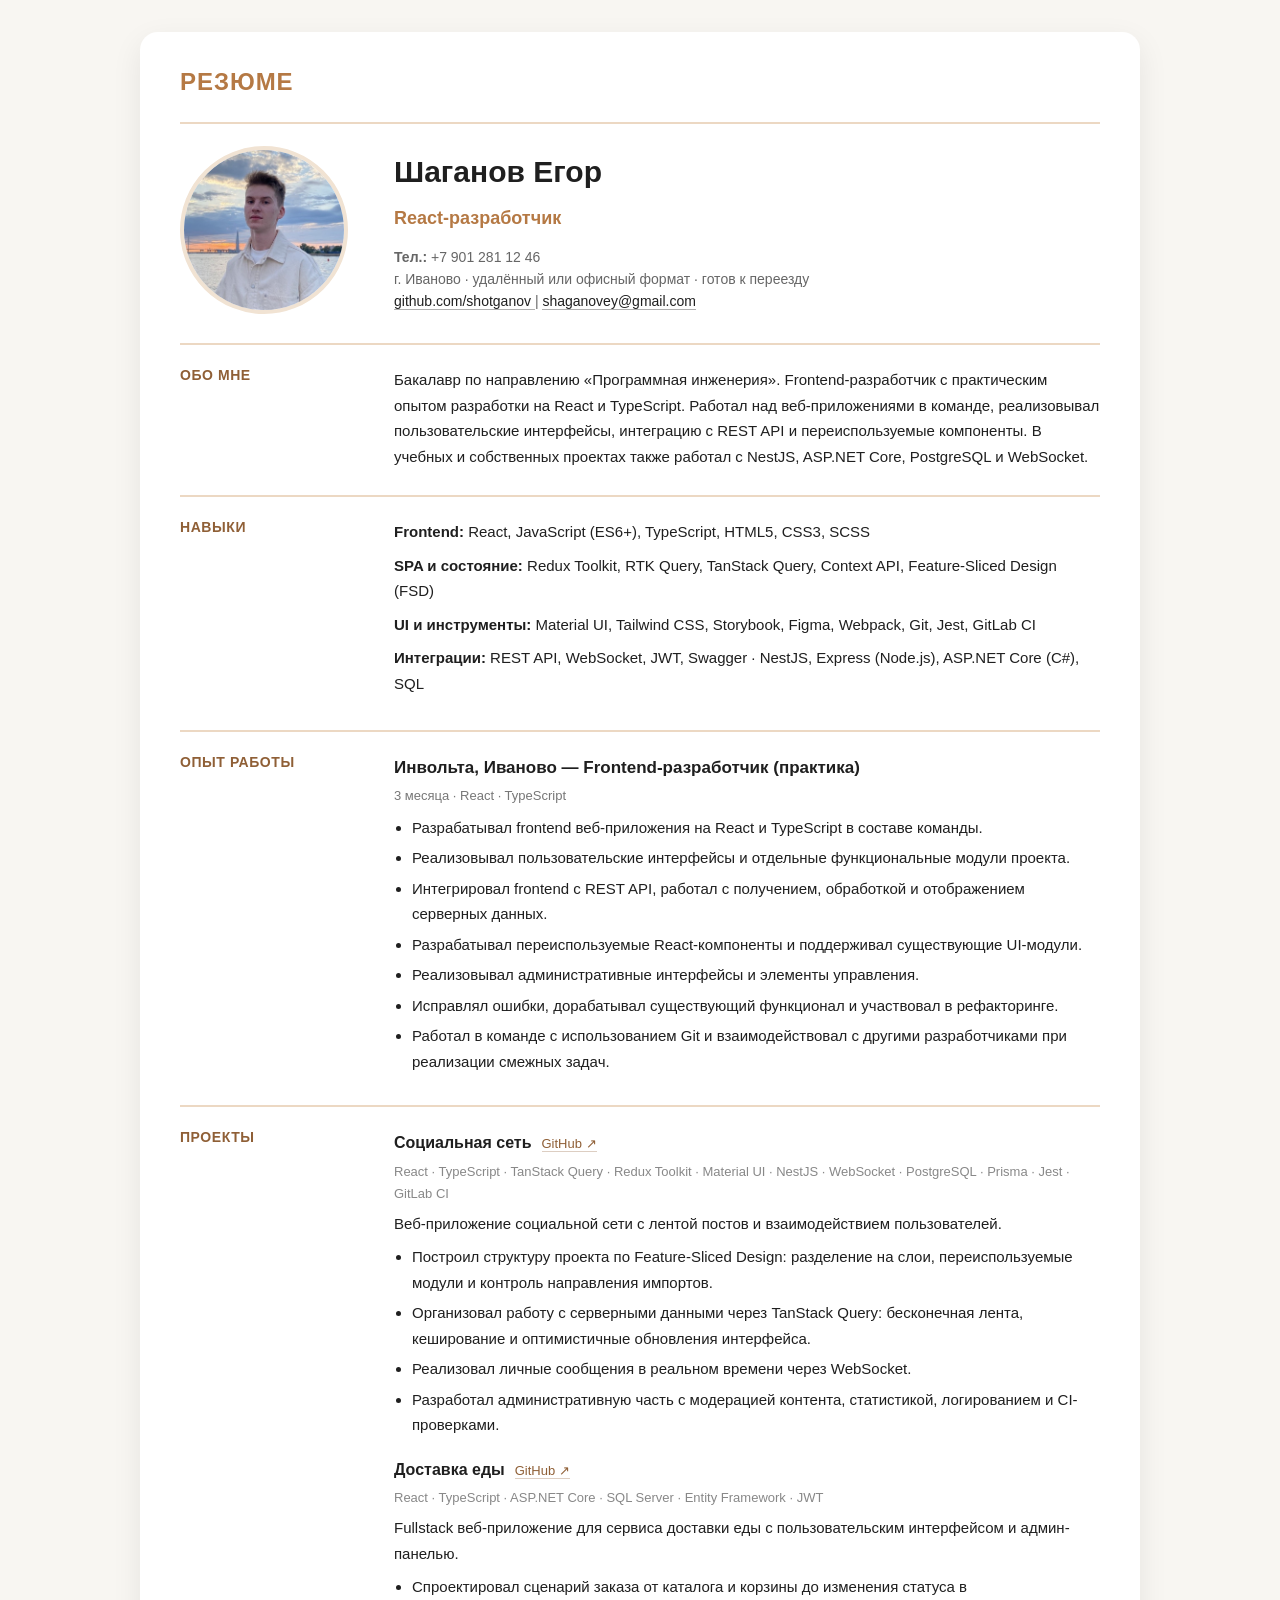
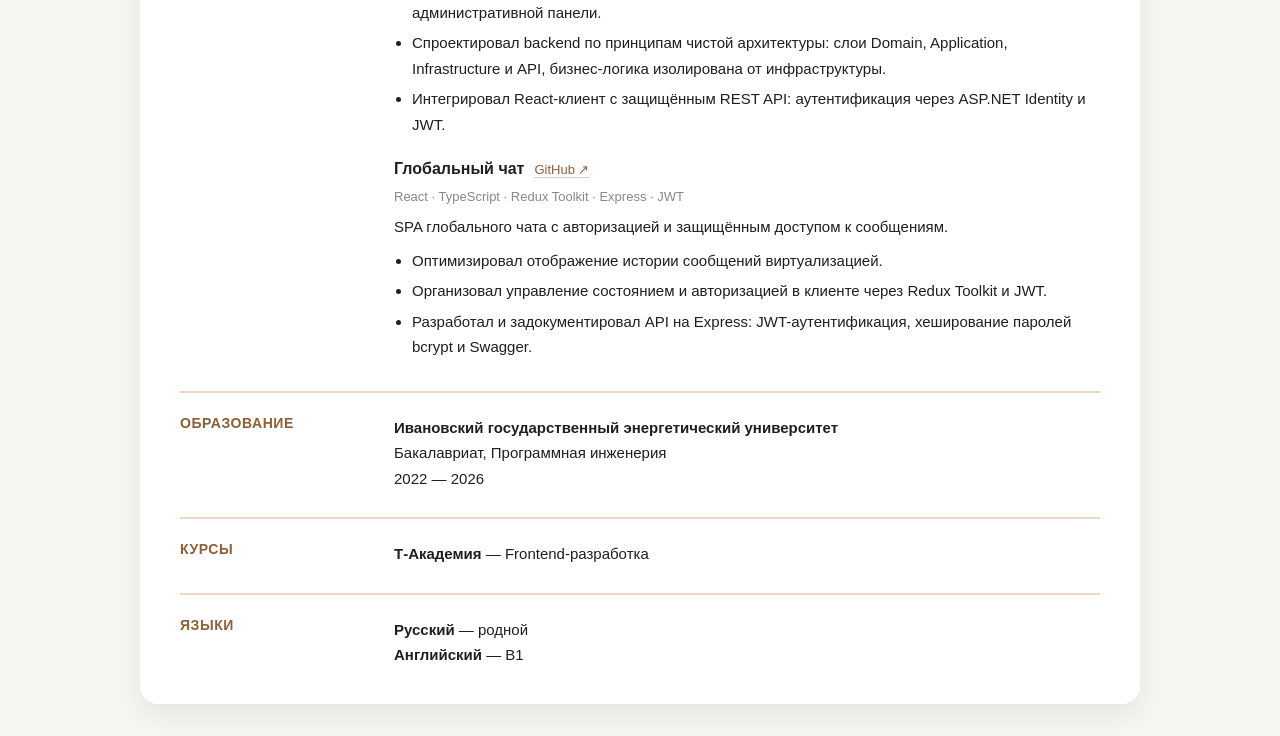
==== index.html @ a1a1d346 "avito1" ====
<!DOCTYPE html>
<html lang="ru">

<head>
  <meta charset="UTF-8">
  <meta name="viewport" content="width=device-width, initial-scale=1.0">
  <title>Резюме — Шаганов Егор — React-разработчик</title>
  <style>
    body {
      font-family: 'Segoe UI', Tahoma, Geneva, Verdana, sans-serif;
      background: #f8f6f2;
      color: #1f1f1f;
      margin: 0;
      padding: 32px;
    }

    .container {
      max-width: 920px;
      margin: 0 auto;
      background: #fff;
      padding: 36px 40px;
      box-shadow: 0 10px 30px rgba(0, 0, 0, .08);
      border-radius: 18px;
    }

    h1 {
      margin: 0 0 24px;
      font-size: 24px;
      color: #b57944;
      letter-spacing: .04em;
      text-transform: uppercase;
    }

    .two-col {
      display: flex;
      gap: 24px;
      align-items: flex-start;
    }

    .label {
      width: 190px;
      flex-shrink: 0;
      font-weight: 700;
      color: #8f5f36;
      text-transform: uppercase;
      letter-spacing: .04em;
      font-size: 14px;
    }

    .section {
      border-top: 2px solid #ecd8c3;
      padding-top: 22px;
      margin-top: 26px;
    }

    .text {
      font-size: 15px;
      line-height: 1.7;
      flex: 1;
    }

    .header-name {
      font-size: 30px;
      font-weight: 700;
      margin-bottom: 6px;
    }

    .header-role {
      font-size: 18px;
      color: #b57944;
      margin-bottom: 12px;
      font-weight: 600;
    }

    .muted {
      color: #666;
      font-size: 14px;
      line-height: 1.6;
    }

    .photo {
      width: 160px;
      height: 160px;
      border-radius: 50%;
      object-fit: cover;
      border: 4px solid #f1e3d3;
    }

    .experience {
      margin-bottom: 24px;
    }

    .experience:last-child {
      margin-bottom: 0;
    }

    .experience-title {
      font-weight: 700;
      font-size: 17px;
      margin-bottom: 2px;
    }

    .experience-meta {
      color: #777;
      font-size: 13px;
      margin-bottom: 8px;
    }

    .project {
      margin-bottom: 18px;
    }

    .project:last-child {
      margin-bottom: 0;
    }

    .project-title {
      font-weight: 700;
      font-size: 16px;
      margin-bottom: 4px;
      display: flex;
      align-items: baseline;
      gap: 10px;
      flex-wrap: wrap;
    }

    .project-title .repo {
      font-weight: 400;
      font-size: 13px;
    }

    .project-title .repo a {
      color: #8f5f36;
      border-bottom-color: rgba(143, 95, 54, .3);
    }

    .project-title .repo a:hover {
      border-bottom-color: #b57944;
    }

    .project-stack {
      font-size: 13px;
      color: #888;
      margin-bottom: 6px;
    }

    ul {
      margin: 8px 0 0 18px;
      padding: 0;
    }

    li {
      margin-bottom: 5px;
    }

    a {
      color: #1f1f1f;
      text-decoration: none;
      border-bottom: 1px solid rgba(31, 31, 31, .35);
      transition: border-color .2s;
    }

    a:hover {
      border-bottom-color: #b57944;
    }

    .skills div {
      margin-bottom: 8px;
    }

    .skills span {
      font-weight: 700;
    }

    @media (max-width: 760px) {
      body {
        padding: 16px;
      }

      .container {
        padding: 24px 20px;
      }

      .two-col {
        flex-direction: column;
      }

      .label {
        width: auto;
      }
    }
  </style>
</head>

<body>
  <div class="container">
    <h1>Резюме</h1>

    <!-- Шапка -->
    <div class="section">
      <div class="two-col">
        <div class="label">
          <img class="photo" src="photo_2026-04-05_14-08-061.jpg" alt="Шаганов Егор">
        </div>

        <div class="text">
          <div class="header-name">Шаганов Егор</div>
          <div class="header-role">React-разработчик</div>

          <div class="muted">
            <div><strong>Тел.:</strong> +7 901 281 12 46</div>
            <div>г. Иваново · удалённый или офисный формат · готов к переезду</div>
            <div>
              <a href="https://github.com/shotganov" target="_blank" rel="noopener">
                github.com/shotganov
              </a>
              |
              <a href="mailto:shaganovey@gmail.com">
                shaganovey@gmail.com
              </a>
            </div>
          </div>
        </div>
      </div>
    </div>

    <!-- Обо мне -->
    <div class="section">
      <div class="two-col">
        <div class="label">Обо мне</div>

        <div class="text">
          Бакалавр по направлению «Программная инженерия». Frontend-разработчик
          с практическим опытом разработки на React и TypeScript. Работал над
          веб-приложениями в команде, реализовывал пользовательские интерфейсы,
          интеграцию с REST API и переиспользуемые компоненты. В учебных и
          собственных проектах также работал с NestJS, ASP.NET Core,
          PostgreSQL и WebSocket.
        </div>
      </div>
    </div>

    <!-- Навыки -->
    <div class="section">
      <div class="two-col">
        <div class="label">Навыки</div>

        <div class="text skills">
          <div>
            <span>Frontend:</span>
            React, JavaScript (ES6+), TypeScript, HTML5, CSS3, SCSS
          </div>

          <div>
            <span>SPA и состояние:</span>
            Redux Toolkit, RTK Query, TanStack Query, Context API,
            Feature-Sliced Design (FSD)
          </div>

          <div>
            <span>UI и инструменты:</span>
            Material UI, Tailwind CSS, Storybook, Figma,
            Webpack, Git, Jest, GitLab CI
          </div>

          <div>
            <span>Интеграции:</span>
            REST API, WebSocket, JWT, Swagger · NestJS, Express (Node.js),
            ASP.NET Core (C#), SQL
          </div>
        </div>
      </div>
    </div>

    <!-- Опыт -->
    <div class="section">
      <div class="two-col">
        <div class="label">Опыт работы</div>

        <div class="text">
          <div class="experience">
            <div class="experience-title">
              Инвольта, Иваново — Frontend-разработчик (практика)
            </div>

            <div class="experience-meta">
              3 месяца · React · TypeScript
            </div>

            <ul>
              <li>
                Разрабатывал frontend веб-приложения на React и TypeScript
                в составе команды.
              </li>

              <li>
                Реализовывал пользовательские интерфейсы и отдельные
                функциональные модули проекта.
              </li>

              <li>
                Интегрировал frontend с REST API, работал с получением,
                обработкой и отображением серверных данных.
              </li>

              <li>
                Разрабатывал переиспользуемые React-компоненты и поддерживал
                существующие UI-модули.
              </li>

              <li>
                Реализовывал административные интерфейсы и элементы
                управления.
              </li>

              <li>
                Исправлял ошибки, дорабатывал существующий функционал
                и участвовал в рефакторинге.
              </li>

              <li>
                Работал в команде с использованием Git и взаимодействовал
                с другими разработчиками при реализации смежных задач.
              </li>
            </ul>
          </div>
        </div>
      </div>
    </div>

    <!-- Проекты -->
    <div class="section">
      <div class="two-col">
        <div class="label">Проекты</div>

        <div class="text">

          <!-- Ripple -->
          <div class="project">
            <div class="project-title">
              Социальная сеть
              <span class="repo">
                <a href="https://github.com/shotganov/Ripple" target="_blank" rel="noopener">
                  GitHub ↗
                </a>
              </span>
            </div>

            <div class="project-stack">
              React · TypeScript · TanStack Query · Redux Toolkit ·
              Material UI · NestJS · WebSocket · PostgreSQL · Prisma ·
              Jest · GitLab CI
            </div>

            Веб-приложение социальной сети с лентой постов и взаимодействием
            пользователей.

            <ul>
              <li>
                Построил структуру проекта по Feature-Sliced Design:
                разделение на слои, переиспользуемые модули и контроль
                направления импортов.
              </li>

              <li>
                Организовал работу с серверными данными через TanStack Query:
                бесконечная лента, кеширование и оптимистичные обновления
                интерфейса.
              </li>

              <li>
                Реализовал личные сообщения в реальном времени через WebSocket.
              </li>

              <li>
                Разработал административную часть с модерацией контента,
                статистикой, логированием и CI-проверками.
              </li>
            </ul>
          </div>

          <!-- Delivery Sushi -->
          <div class="project">
            <div class="project-title">
              Доставка еды
              <span class="repo">
                <a href="https://github.com/shotganov/DeliverySushi" target="_blank" rel="noopener">
                  GitHub ↗
                </a>
              </span>
            </div>

            <div class="project-stack">
              React · TypeScript · ASP.NET Core · SQL Server ·
              Entity Framework · JWT
            </div>

            Fullstack веб-приложение для сервиса доставки еды
            с пользовательским интерфейсом и админ-панелью.

            <ul>
              <li>
                Спроектировал сценарий заказа от каталога и корзины
                до изменения статуса в административной панели.
              </li>

              <li>
                Спроектировал backend по принципам чистой архитектуры:
                слои Domain, Application, Infrastructure и API,
                бизнес-логика изолирована от инфраструктуры.
              </li>

              <li>
                Интегрировал React-клиент с защищённым REST API:
                аутентификация через ASP.NET Identity и JWT.
              </li>
            </ul>
          </div>

          <!-- Global Chat -->
          <div class="project">
            <div class="project-title">
              Глобальный чат
              <span class="repo">
                <a href="https://github.com/shotganov/GlobalChat" target="_blank" rel="noopener">
                  GitHub ↗
                </a>
              </span>
            </div>

            <div class="project-stack">
              React · TypeScript · Redux Toolkit · Express · JWT
            </div>

            SPA глобального чата с авторизацией и защищённым доступом
            к сообщениям.

            <ul>
              <li>
                Оптимизировал отображение истории сообщений виртуализацией.
              </li>

              <li>
                Организовал управление состоянием и авторизацией в клиенте
                через Redux Toolkit и JWT.
              </li>

              <li>
                Разработал и задокументировал API на Express:
                JWT-аутентификация, хеширование паролей bcrypt и Swagger.
              </li>
            </ul>
          </div>

        </div>
      </div>
    </div>

    <!-- Образование -->
    <div class="section">
      <div class="two-col">
        <div class="label">Образование</div>

        <div class="text">
          <strong>
            Ивановский государственный энергетический университет
          </strong>
          <br>
          Бакалавриат, Программная инженерия
          <br>
          2022 — 2026
        </div>
      </div>
    </div>

    <!-- Курсы -->
    <div class="section">
      <div class="two-col">
        <div class="label">Курсы</div>

        <div class="text">
          <strong>Т-Академия</strong> — Frontend-разработка
        </div>
      </div>
    </div>

    <!-- Языки -->
    <div class="section">
      <div class="two-col">
        <div class="label">Языки</div>

        <div class="text">
          <strong>Русский</strong> — родной
          <br>
          <strong>Английский</strong> — B1
        </div>
      </div>
    </div>

  </div>
</body>

</html>
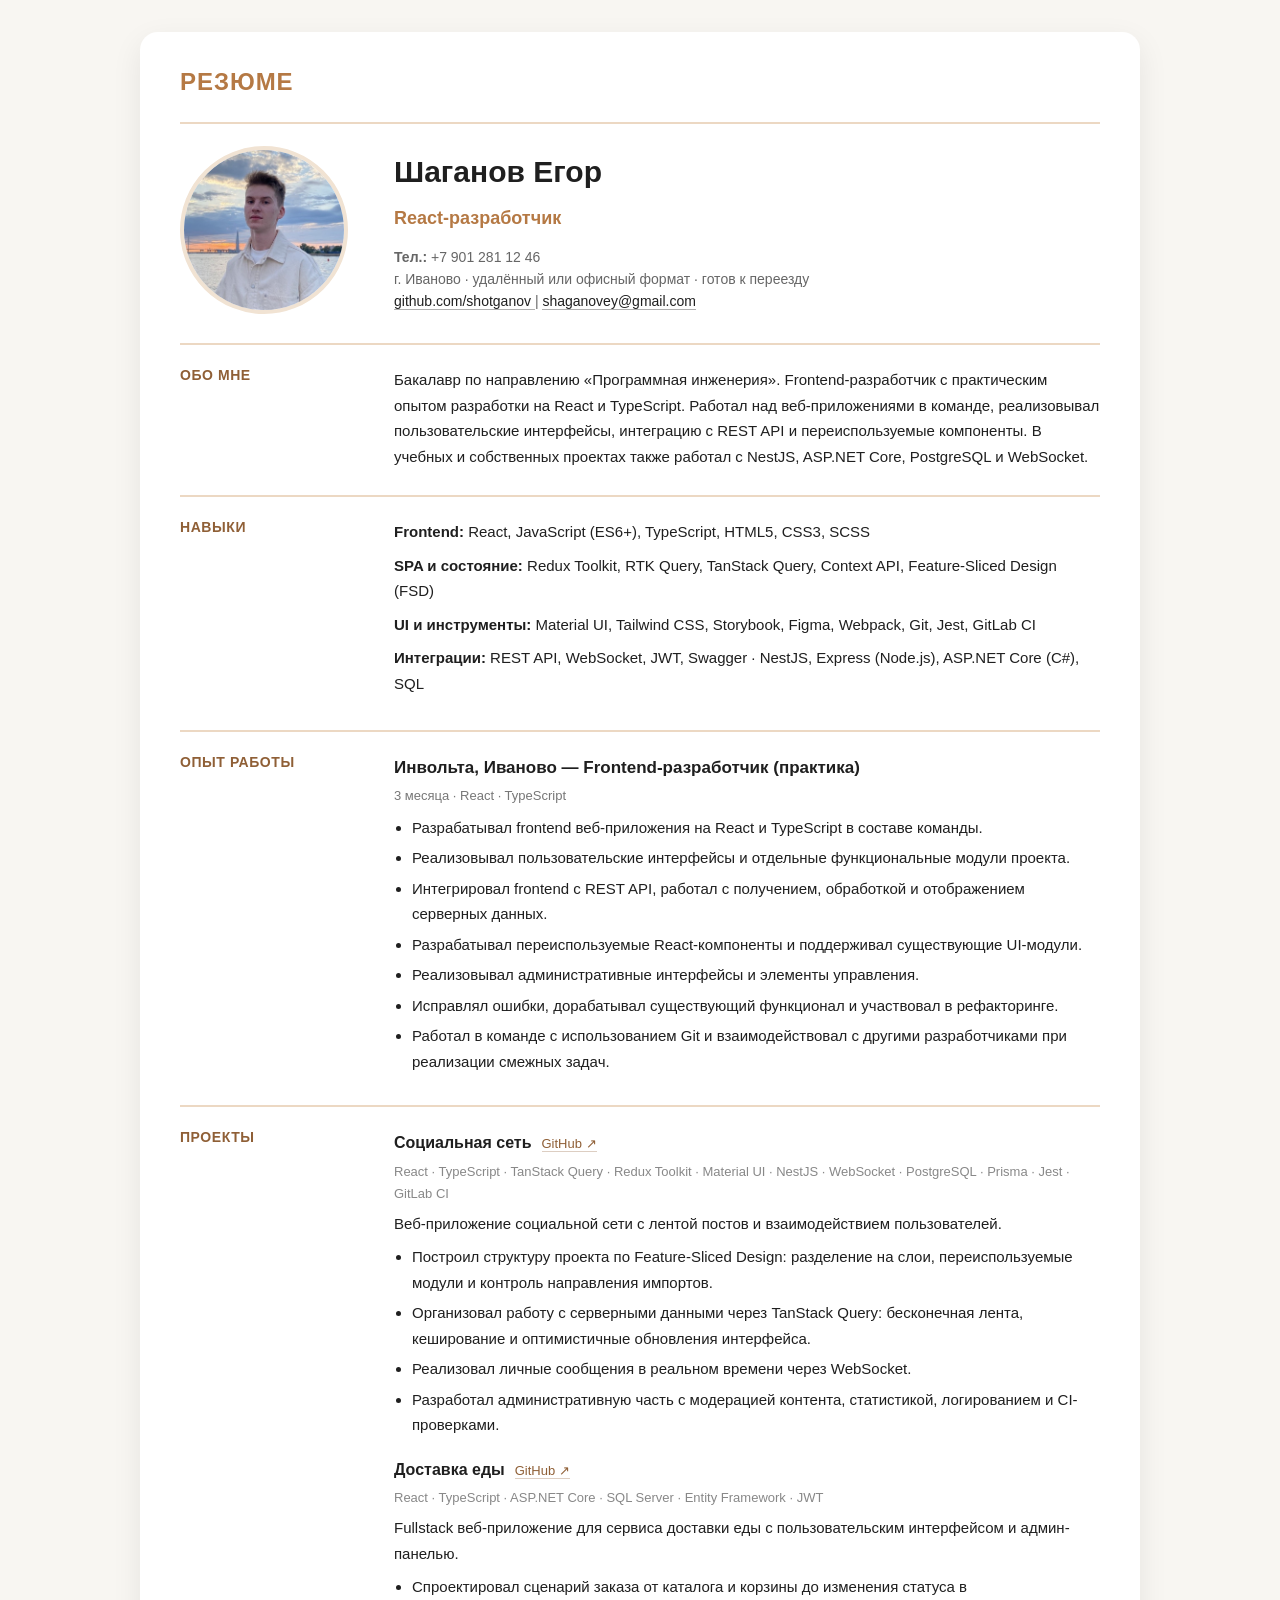
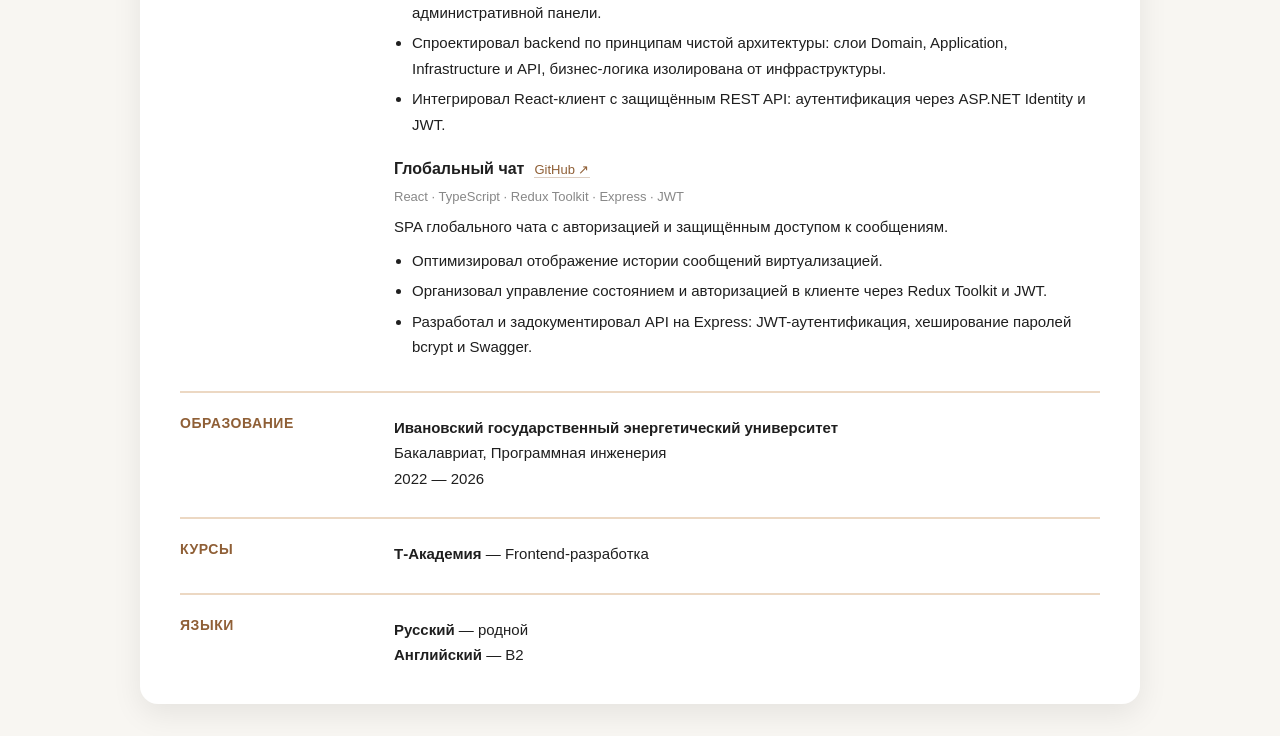
==== commit c21f132d: "avito2" ====
--- a/index.html
+++ b/index.html
@@ -492,7 +492,7 @@
         <div class="text">
           <strong>Русский</strong> — родной
           <br>
-          <strong>Английский</strong> — B1
+          <strong>Английский</strong> — B2
         </div>
       </div>
     </div>
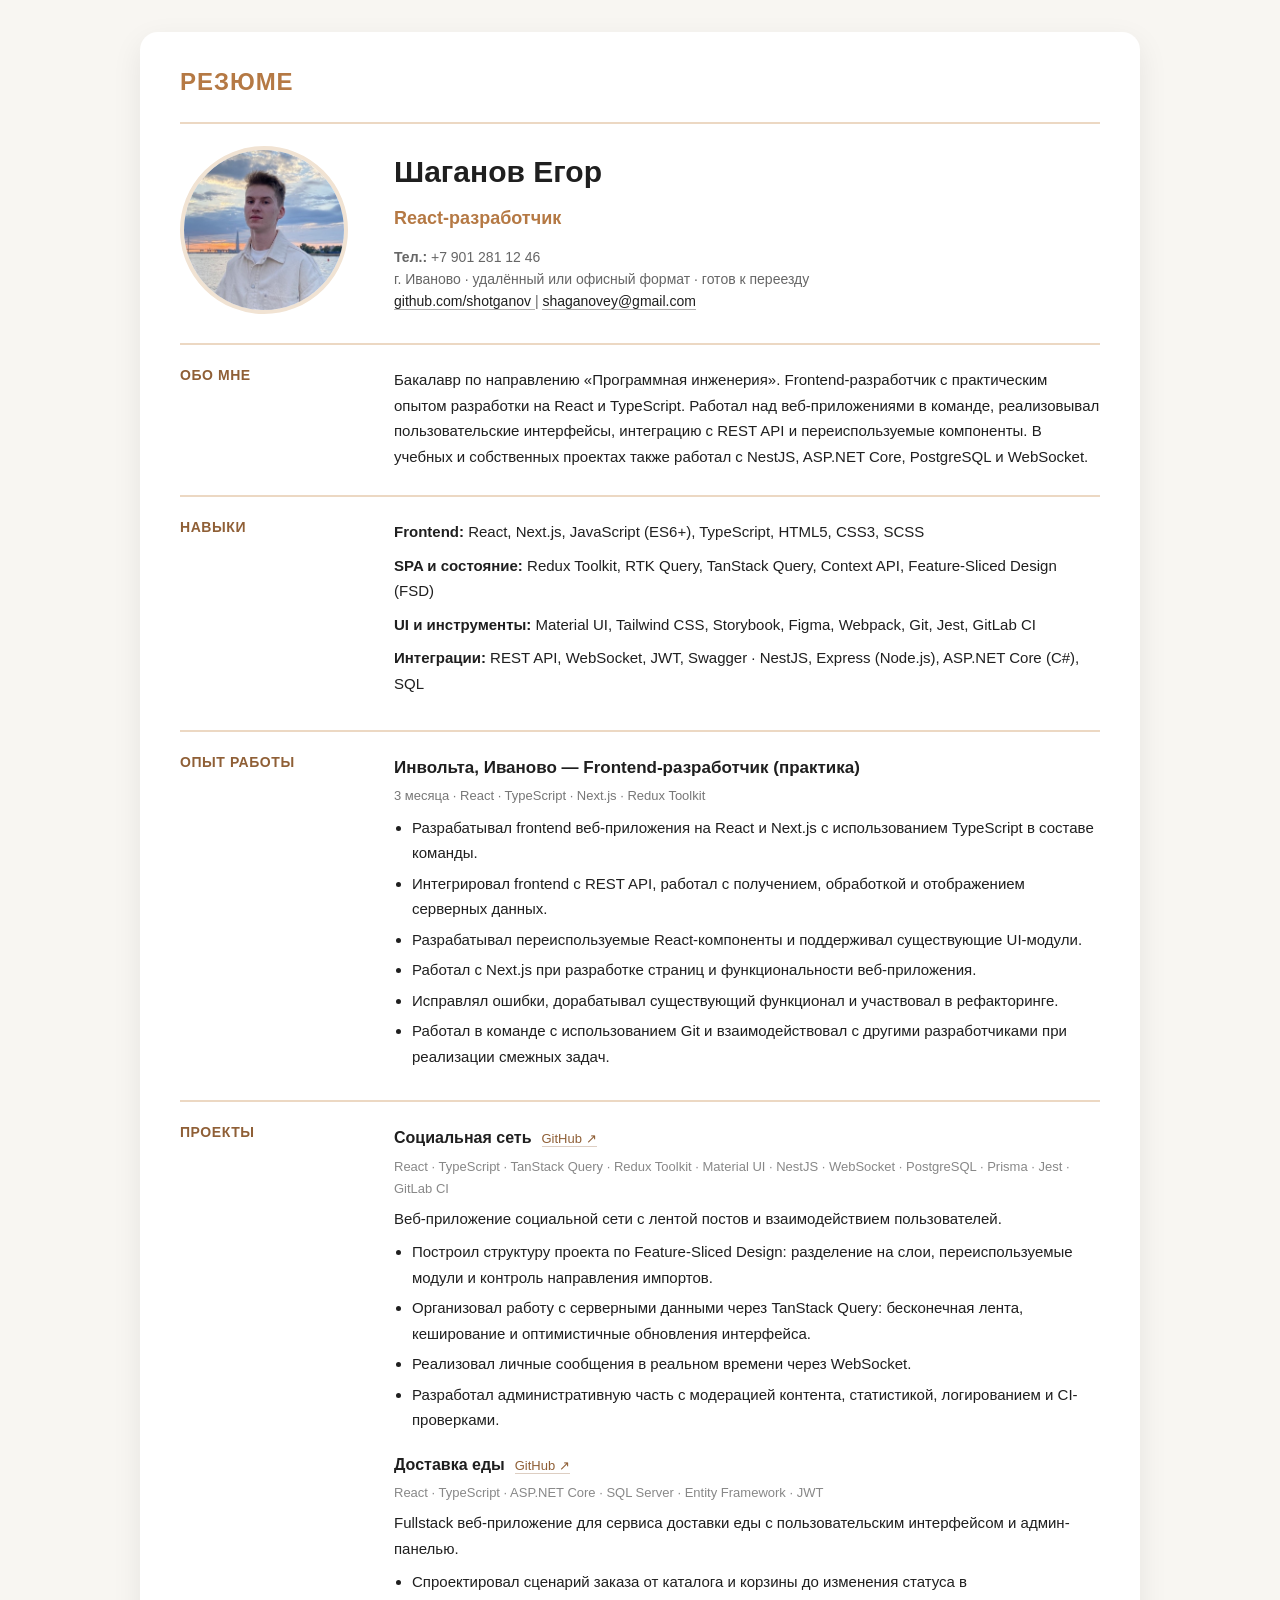
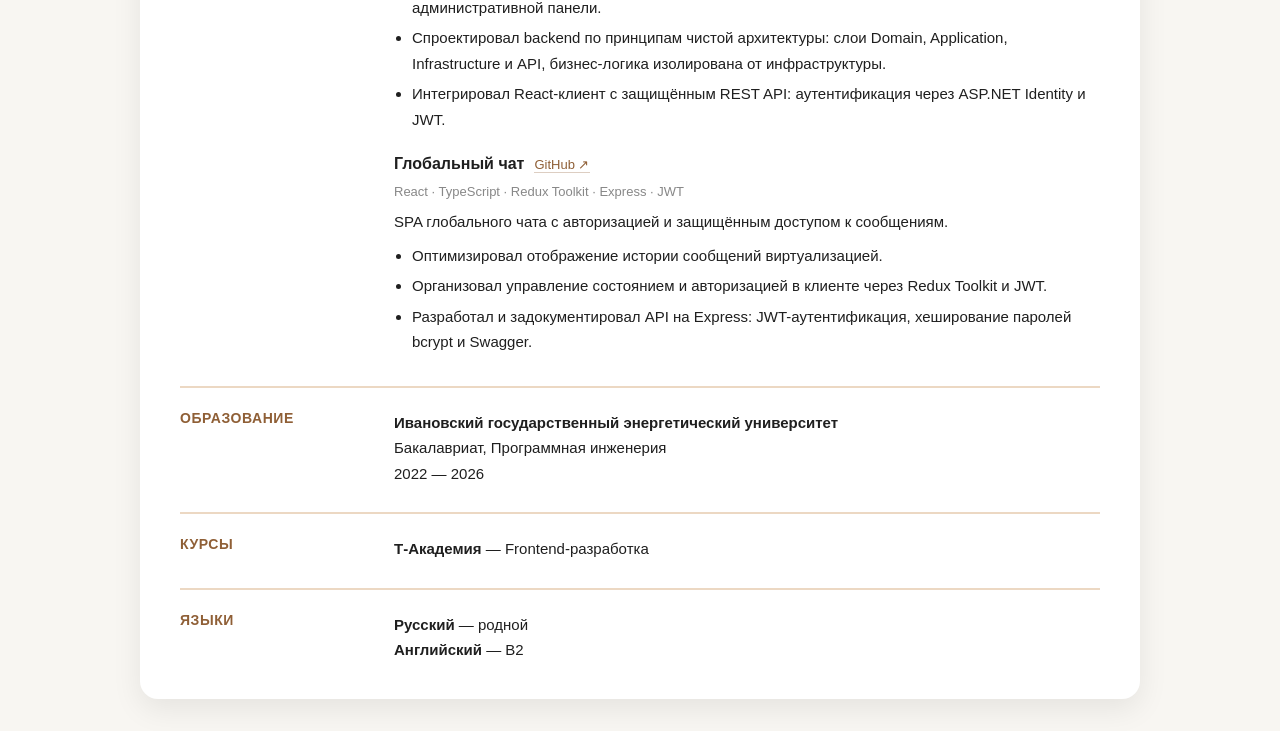
==== commit 88a0f493: "avito3" ====
--- a/index.html
+++ b/index.html
@@ -248,7 +248,7 @@
         <div class="text skills">
           <div>
             <span>Frontend:</span>
-            React, JavaScript (ES6+), TypeScript, HTML5, CSS3, SCSS
+            React, Next.js, JavaScript (ES6+), TypeScript, HTML5, CSS3, SCSS
           </div>
 
           <div>
@@ -284,40 +284,35 @@
             </div>
 
             <div class="experience-meta">
-              3 месяца · React · TypeScript
-            </div>
-
+              3 месяца · React · TypeScript · Next.js · Redux Toolkit
+            </div>
+            
             <ul>
               <li>
-                Разрабатывал frontend веб-приложения на React и TypeScript
-                в составе команды.
-              </li>
-
-              <li>
-                Реализовывал пользовательские интерфейсы и отдельные
-                функциональные модули проекта.
-              </li>
-
+                Разрабатывал frontend веб-приложения на React и Next.js
+                с использованием TypeScript в составе команды.
+              </li>
+            
               <li>
                 Интегрировал frontend с REST API, работал с получением,
                 обработкой и отображением серверных данных.
               </li>
-
+            
               <li>
                 Разрабатывал переиспользуемые React-компоненты и поддерживал
                 существующие UI-модули.
               </li>
-
-              <li>
-                Реализовывал административные интерфейсы и элементы
-                управления.
-              </li>
-
+            
+              <li>
+                Работал с Next.js при разработке страниц и функциональности
+                веб-приложения.
+              </li>
+            
               <li>
                 Исправлял ошибки, дорабатывал существующий функционал
                 и участвовал в рефакторинге.
               </li>
-
+            
               <li>
                 Работал в команде с использованием Git и взаимодействовал
                 с другими разработчиками при реализации смежных задач.
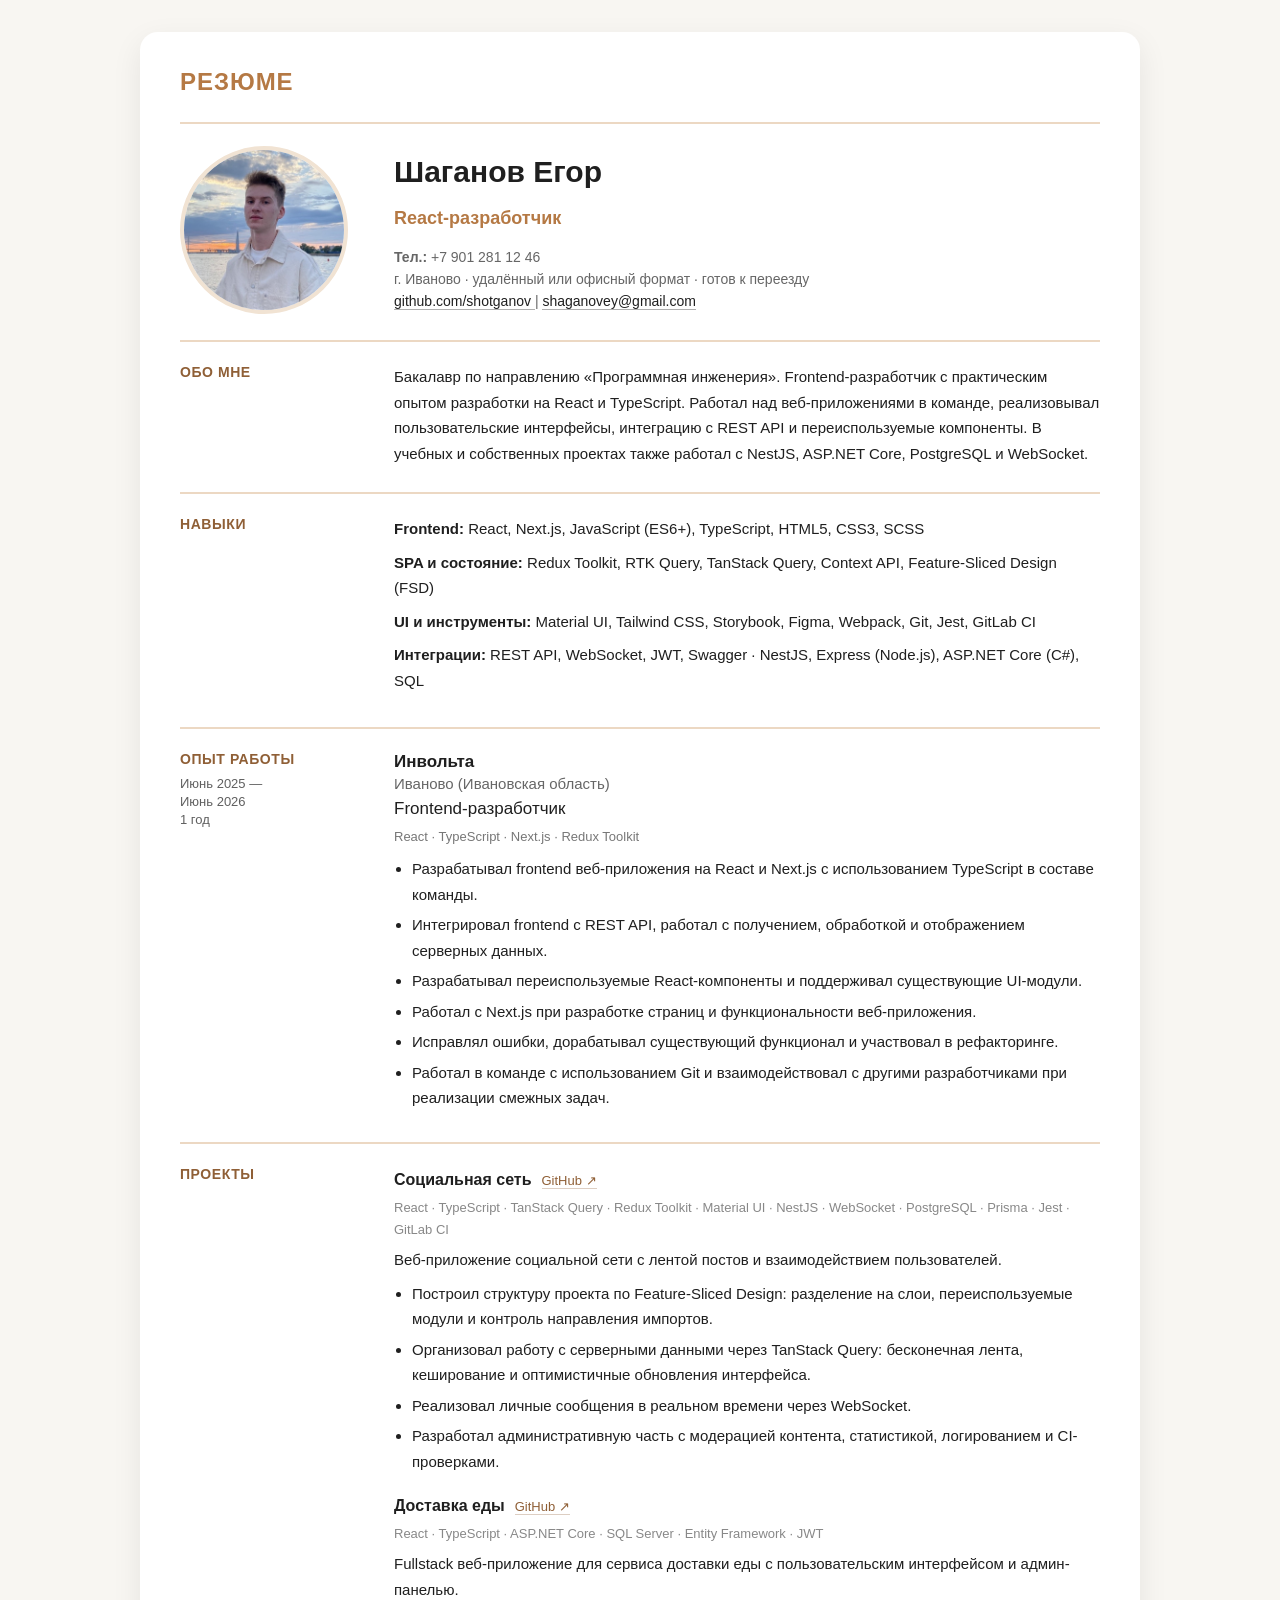
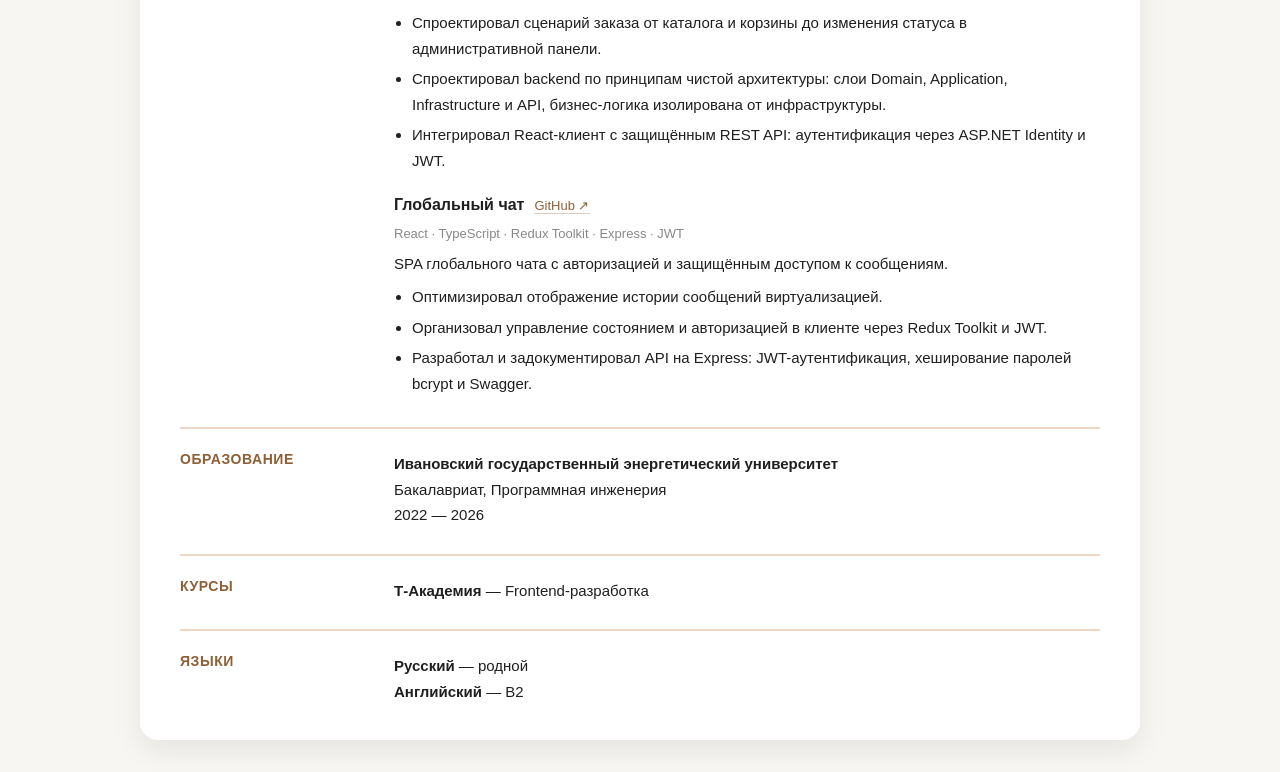
==== commit cb6a9dbc: "yandex" ====
--- a/index.html
+++ b/index.html
@@ -45,6 +45,9 @@
       text-transform: uppercase;
       letter-spacing: .04em;
       font-size: 14px;
+      display: flex;
+      flex-direction: column;
+      gap: 8px;
     }
 
     .section {
@@ -94,10 +97,36 @@
       margin-bottom: 0;
     }
 
+    .experience-period {
+      color: #5f5f5f;
+      font-size: 13px;
+      line-height: 1.4;
+      font-weight: 400;
+      text-transform: none;
+      letter-spacing: normal;
+    }
+
     .experience-title {
       font-weight: 700;
       font-size: 17px;
-      margin-bottom: 2px;
+      margin-bottom: 0;
+      line-height: 1.3;
+    }
+
+    .experience-city {
+      color: #666;
+      font-size: 15px;
+      font-weight: 400;
+      margin-bottom: 4px;
+      line-height: 1.4;
+    }
+
+    .experience-role {
+      font-weight: 500;
+      font-size: 17px;
+      margin-top: 2px;
+      margin-bottom: 6px;
+      line-height: 1.3;
     }
 
     .experience-meta {
@@ -275,18 +304,32 @@
     <!-- Опыт -->
     <div class="section">
       <div class="two-col">
-        <div class="label">Опыт работы</div>
+        <div class="label">
+          Опыт работы
+          <div class="experience-period">
+            Июнь 2025 — <br>
+            Июнь 2026 <br>
+            1 год
+          </div>
+        
+        </div>
 
         <div class="text">
           <div class="experience">
             <div class="experience-title">
-              Инвольта, Иваново — Frontend-разработчик (практика)
+              Инвольта
+            </div>
+            <div class="experience-city">
+              Иваново (Ивановская область)
+            </div>
+            <div class="experience-role">
+              Frontend-разработчик
             </div>
 
             <div class="experience-meta">
-              3 месяца · React · TypeScript · Next.js · Redux Toolkit
-            </div>
-            
+              React · TypeScript · Next.js · Redux Toolkit
+            </div>
+
             <ul>
               <li>
                 Разрабатывал frontend веб-приложения на React и Next.js
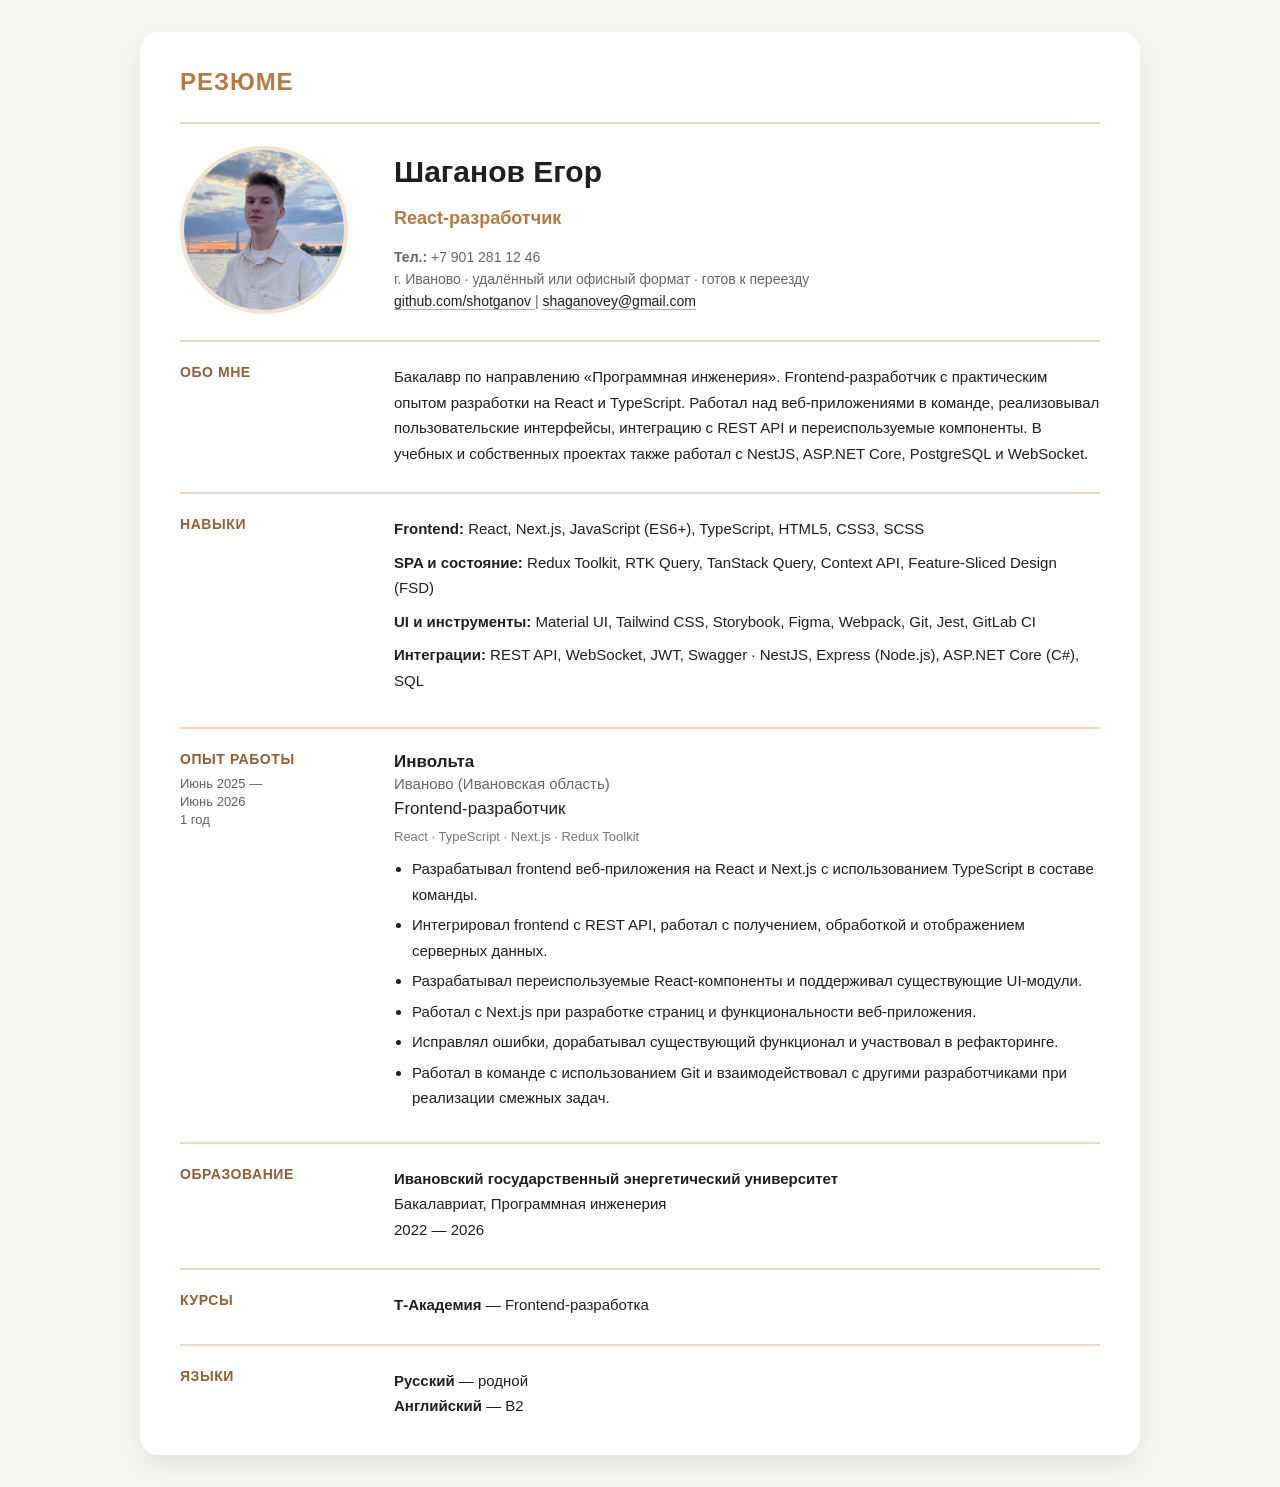
==== commit 9a29340f: "yandex1" ====
--- a/index.html
+++ b/index.html
@@ -366,14 +366,13 @@
       </div>
     </div>
 
-    <!-- Проекты -->
-    <div class="section">
+ 
+    <!-- <div class="section">
       <div class="two-col">
         <div class="label">Проекты</div>
 
         <div class="text">
 
-          <!-- Ripple -->
           <div class="project">
             <div class="project-title">
               Социальная сеть
@@ -417,7 +416,7 @@
             </ul>
           </div>
 
-          <!-- Delivery Sushi -->
+        
           <div class="project">
             <div class="project-title">
               Доставка еды
@@ -455,7 +454,7 @@
             </ul>
           </div>
 
-          <!-- Global Chat -->
+         
           <div class="project">
             <div class="project-title">
               Глобальный чат
@@ -492,7 +491,7 @@
 
         </div>
       </div>
-    </div>
+    </div> -->
 
     <!-- Образование -->
     <div class="section">
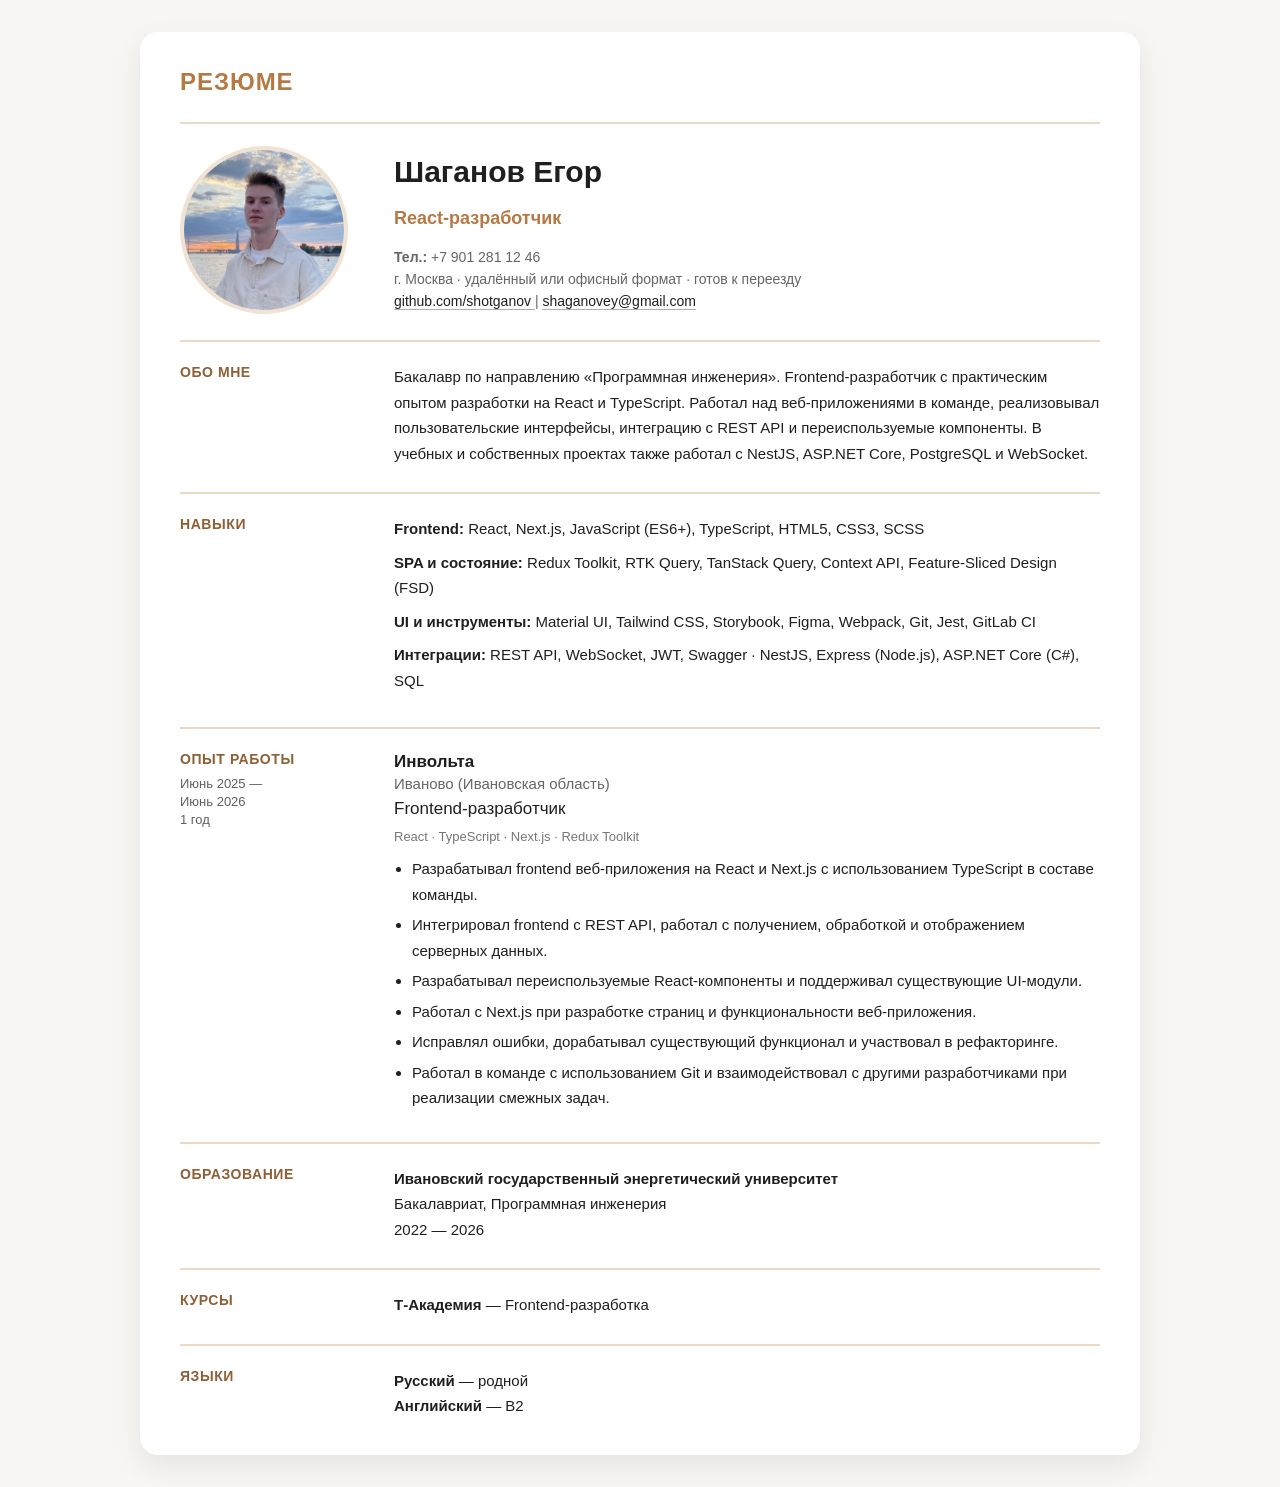
==== commit 5d6fc248: "moscow" ====
--- a/index.html
+++ b/index.html
@@ -238,7 +238,7 @@
 
           <div class="muted">
             <div><strong>Тел.:</strong> +7 901 281 12 46</div>
-            <div>г. Иваново · удалённый или офисный формат · готов к переезду</div>
+            <div>г. Москва · удалённый или офисный формат · готов к переезду</div>
             <div>
               <a href="https://github.com/shotganov" target="_blank" rel="noopener">
                 github.com/shotganov
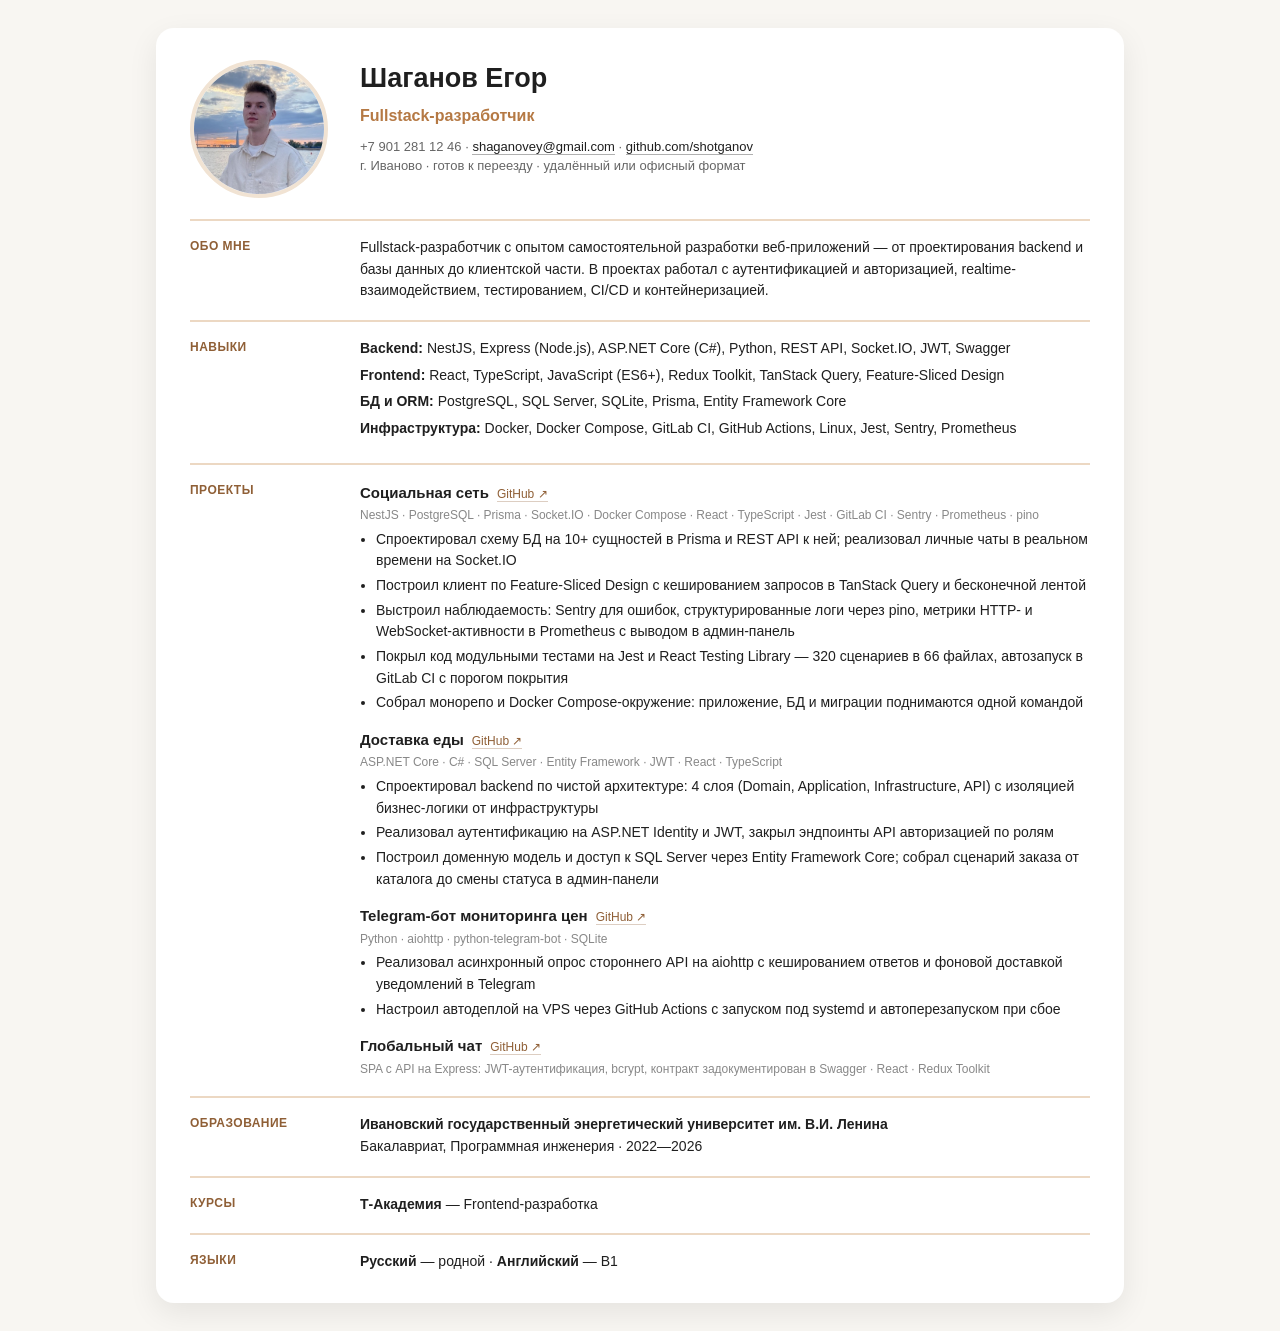
==== commit d1112129: "moscow1" ====
--- a/index.html
+++ b/index.html
@@ -4,139 +4,90 @@
 <head>
   <meta charset="UTF-8">
   <meta name="viewport" content="width=device-width, initial-scale=1.0">
-  <title>Резюме — Шаганов Егор — React-разработчик</title>
+  <title>Резюме — Шаганов Егор — Fullstack-разработчик</title>
   <style>
     body {
       font-family: 'Segoe UI', Tahoma, Geneva, Verdana, sans-serif;
       background: #f8f6f2;
       color: #1f1f1f;
       margin: 0;
-      padding: 32px;
+      padding: 28px;
+      font-size: 14px;
     }
 
     .container {
-      max-width: 920px;
+      max-width: 900px;
       margin: 0 auto;
       background: #fff;
-      padding: 36px 40px;
+      padding: 30px 34px;
       box-shadow: 0 10px 30px rgba(0, 0, 0, .08);
       border-radius: 18px;
     }
 
-    h1 {
-      margin: 0 0 24px;
-      font-size: 24px;
-      color: #b57944;
-      letter-spacing: .04em;
-      text-transform: uppercase;
-    }
-
     .two-col {
       display: flex;
-      gap: 24px;
+      gap: 20px;
       align-items: flex-start;
     }
 
     .label {
-      width: 190px;
+      width: 150px;
       flex-shrink: 0;
       font-weight: 700;
       color: #8f5f36;
       text-transform: uppercase;
       letter-spacing: .04em;
-      font-size: 14px;
-      display: flex;
-      flex-direction: column;
-      gap: 8px;
+      font-size: 12px;
+      padding-top: 2px;
     }
 
     .section {
       border-top: 2px solid #ecd8c3;
-      padding-top: 22px;
-      margin-top: 26px;
+      padding-top: 16px;
+      margin-top: 18px;
+    }
+
+    .section:first-child {
+      border-top: none;
+      padding-top: 0;
+      margin-top: 0;
     }
 
     .text {
-      font-size: 15px;
-      line-height: 1.7;
+      font-size: 14px;
+      line-height: 1.55;
       flex: 1;
     }
 
     .header-name {
-      font-size: 30px;
+      font-size: 27px;
       font-weight: 700;
-      margin-bottom: 6px;
+      margin-bottom: 4px;
     }
 
     .header-role {
-      font-size: 18px;
+      font-size: 16px;
       color: #b57944;
-      margin-bottom: 12px;
+      margin-bottom: 8px;
       font-weight: 600;
     }
 
     .muted {
       color: #666;
-      font-size: 14px;
-      line-height: 1.6;
+      font-size: 13px;
+      line-height: 1.5;
     }
 
     .photo {
-      width: 160px;
-      height: 160px;
+      width: 130px;
+      height: 130px;
       border-radius: 50%;
       object-fit: cover;
       border: 4px solid #f1e3d3;
     }
 
-    .experience {
-      margin-bottom: 24px;
-    }
-
-    .experience:last-child {
-      margin-bottom: 0;
-    }
-
-    .experience-period {
-      color: #5f5f5f;
-      font-size: 13px;
-      line-height: 1.4;
-      font-weight: 400;
-      text-transform: none;
-      letter-spacing: normal;
-    }
-
-    .experience-title {
-      font-weight: 700;
-      font-size: 17px;
-      margin-bottom: 0;
-      line-height: 1.3;
-    }
-
-    .experience-city {
-      color: #666;
-      font-size: 15px;
-      font-weight: 400;
-      margin-bottom: 4px;
-      line-height: 1.4;
-    }
-
-    .experience-role {
-      font-weight: 500;
-      font-size: 17px;
-      margin-top: 2px;
-      margin-bottom: 6px;
-      line-height: 1.3;
-    }
-
-    .experience-meta {
-      color: #777;
-      font-size: 13px;
-      margin-bottom: 8px;
-    }
-
     .project {
-      margin-bottom: 18px;
+      margin-bottom: 14px;
     }
 
     .project:last-child {
@@ -145,17 +96,17 @@
 
     .project-title {
       font-weight: 700;
-      font-size: 16px;
-      margin-bottom: 4px;
+      font-size: 15px;
+      margin-bottom: 2px;
       display: flex;
       align-items: baseline;
-      gap: 10px;
+      gap: 8px;
       flex-wrap: wrap;
     }
 
     .project-title .repo {
       font-weight: 400;
-      font-size: 13px;
+      font-size: 12px;
     }
 
     .project-title .repo a {
@@ -163,51 +114,56 @@
       border-bottom-color: rgba(143, 95, 54, .3);
     }
 
-    .project-title .repo a:hover {
-      border-bottom-color: #b57944;
-    }
-
     .project-stack {
-      font-size: 13px;
+      font-size: 12px;
       color: #888;
-      margin-bottom: 6px;
+      margin-bottom: 4px;
+    }
+
+    .project.compact {
+      margin-top: 12px;
+    }
+
+    .project.compact .project-stack {
+      margin-bottom: 0;
     }
 
     ul {
-      margin: 8px 0 0 18px;
+      margin: 4px 0 0 16px;
       padding: 0;
     }
 
     li {
-      margin-bottom: 5px;
+      margin-bottom: 3px;
     }
 
     a {
       color: #1f1f1f;
       text-decoration: none;
       border-bottom: 1px solid rgba(31, 31, 31, .35);
-      transition: border-color .2s;
-    }
-
-    a:hover {
-      border-bottom-color: #b57944;
     }
 
     .skills div {
-      margin-bottom: 8px;
+      margin-bottom: 5px;
     }
 
     .skills span {
       font-weight: 700;
     }
 
+    .inline-edu {
+      display: flex;
+      gap: 28px;
+      flex-wrap: wrap;
+    }
+
     @media (max-width: 760px) {
       body {
-        padding: 16px;
+        padding: 14px;
       }
 
       .container {
-        padding: 24px 20px;
+        padding: 20px 18px;
       }
 
       .two-col {
@@ -218,319 +174,151 @@
         width: auto;
       }
     }
+
+    @media print {
+      body {
+        background: #fff;
+        padding: 0;
+        font-size: 12.5px;
+      }
+
+      .container {
+        box-shadow: none;
+        border-radius: 0;
+        max-width: none;
+        padding: 0;
+      }
+
+      .project,
+      .section {
+        break-inside: avoid;
+      }
+    }
   </style>
 </head>
 
 <body>
   <div class="container">
-    <h1>Резюме</h1>
-
-    <!-- Шапка -->
-    <div class="section">
-      <div class="two-col">
-        <div class="label">
-          <img class="photo" src="photo_2026-04-05_14-08-061.jpg" alt="Шаганов Егор">
-        </div>
-
+
+    <div class="section">
+      <div class="two-col">
+        <div class="label"><img class="photo" src="photo_2026-04-05_14-08-061.jpg" alt="Шаганов Егор"></div>
         <div class="text">
           <div class="header-name">Шаганов Егор</div>
-          <div class="header-role">React-разработчик</div>
-
+          <div class="header-role">Fullstack-разработчик</div>
           <div class="muted">
-            <div><strong>Тел.:</strong> +7 901 281 12 46</div>
-            <div>г. Москва · удалённый или офисный формат · готов к переезду</div>
-            <div>
-              <a href="https://github.com/shotganov" target="_blank" rel="noopener">
-                github.com/shotganov
-              </a>
-              |
-              <a href="mailto:shaganovey@gmail.com">
-                shaganovey@gmail.com
-              </a>
+            <div>+7 901 281 12 46 · <a href="mailto:shaganovey@gmail.com">shaganovey@gmail.com</a> · <a
+                href="https://github.com/shotganov" target="_blank" rel="noopener">github.com/shotganov</a></div>
+            <div>г. Иваново · готов к переезду · удалённый или офисный формат</div>
+          </div>
+        </div>
+      </div>
+    </div>
+
+    <div class="section">
+      <div class="two-col">
+        <div class="label">Обо мне</div>
+        <div class="text">Fullstack-разработчик с опытом самостоятельной разработки веб-приложений — от проектирования
+          backend и базы данных до клиентской части. В проектах работал с аутентификацией и авторизацией,
+          realtime-взаимодействием, тестированием, CI/CD и контейнеризацией.</div>
+      </div>
+    </div>
+
+    <div class="section">
+      <div class="two-col">
+        <div class="label">Навыки</div>
+        <div class="text skills">
+          <div><span>Backend:</span> NestJS, Express (Node.js), ASP.NET Core (C#), Python, REST API, Socket.IO, JWT,
+            Swagger</div>
+          <div><span>Frontend:</span> React, TypeScript, JavaScript (ES6+), Redux Toolkit, TanStack Query,
+            Feature-Sliced Design</div>
+          <div><span>БД и ORM:</span> PostgreSQL, SQL Server, SQLite, Prisma, Entity Framework Core</div>
+          <div><span>Инфраструктура:</span> Docker, Docker Compose, GitLab CI, GitHub Actions, Linux, Jest, Sentry,
+            Prometheus</div>
+        </div>
+      </div>
+    </div>
+
+    <div class="section">
+      <div class="two-col">
+        <div class="label">Проекты</div>
+        <div class="text">
+          <div class="project">
+            <div class="project-title">Социальная сеть<span class="repo"><a href="https://github.com/shotganov/Ripple"
+                  target="_blank" rel="noopener">GitHub ↗</a></span></div>
+            <div class="project-stack">NestJS · PostgreSQL · Prisma · Socket.IO · Docker Compose · React · TypeScript ·
+              Jest · GitLab CI · Sentry · Prometheus · pino</div>
+            <ul>
+              <li>Спроектировал схему БД на 10+ сущностей в Prisma и REST API к ней; реализовал личные чаты в реальном
+                времени на Socket.IO</li>
+              <li>Построил клиент по Feature-Sliced Design с кешированием запросов в TanStack Query и бесконечной лентой
+              </li>
+              <li>Выстроил наблюдаемость: Sentry для ошибок, структурированные логи через pino, метрики HTTP- и
+                WebSocket-активности в Prometheus с выводом в админ-панель</li>
+              <li>Покрыл код модульными тестами на Jest и React Testing Library — 320 сценариев в 66 файлах, автозапуск
+                в GitLab CI с порогом покрытия</li>
+              <li>Собрал монорепо и Docker Compose-окружение: приложение, БД и миграции поднимаются одной командой</li>
+            </ul>
+          </div>
+
+          <div class="project">
+            <div class="project-title">Доставка еды<span class="repo"><a
+                  href="https://github.com/shotganov/DeliverySushi" target="_blank" rel="noopener">GitHub ↗</a></span>
             </div>
-          </div>
-        </div>
-      </div>
-    </div>
-
-    <!-- Обо мне -->
-    <div class="section">
-      <div class="two-col">
-        <div class="label">Обо мне</div>
-
-        <div class="text">
-          Бакалавр по направлению «Программная инженерия». Frontend-разработчик
-          с практическим опытом разработки на React и TypeScript. Работал над
-          веб-приложениями в команде, реализовывал пользовательские интерфейсы,
-          интеграцию с REST API и переиспользуемые компоненты. В учебных и
-          собственных проектах также работал с NestJS, ASP.NET Core,
-          PostgreSQL и WebSocket.
-        </div>
-      </div>
-    </div>
-
-    <!-- Навыки -->
-    <div class="section">
-      <div class="two-col">
-        <div class="label">Навыки</div>
-
-        <div class="text skills">
-          <div>
-            <span>Frontend:</span>
-            React, Next.js, JavaScript (ES6+), TypeScript, HTML5, CSS3, SCSS
-          </div>
-
-          <div>
-            <span>SPA и состояние:</span>
-            Redux Toolkit, RTK Query, TanStack Query, Context API,
-            Feature-Sliced Design (FSD)
-          </div>
-
-          <div>
-            <span>UI и инструменты:</span>
-            Material UI, Tailwind CSS, Storybook, Figma,
-            Webpack, Git, Jest, GitLab CI
-          </div>
-
-          <div>
-            <span>Интеграции:</span>
-            REST API, WebSocket, JWT, Swagger · NestJS, Express (Node.js),
-            ASP.NET Core (C#), SQL
-          </div>
-        </div>
-      </div>
-    </div>
-
-    <!-- Опыт -->
-    <div class="section">
-      <div class="two-col">
-        <div class="label">
-          Опыт работы
-          <div class="experience-period">
-            Июнь 2025 — <br>
-            Июнь 2026 <br>
-            1 год
-          </div>
-        
-        </div>
-
-        <div class="text">
-          <div class="experience">
-            <div class="experience-title">
-              Инвольта
+            <div class="project-stack">ASP.NET Core · C# · SQL Server · Entity Framework · JWT · React · TypeScript
             </div>
-            <div class="experience-city">
-              Иваново (Ивановская область)
+            <ul>
+              <li>Спроектировал backend по чистой архитектуре: 4 слоя (Domain, Application, Infrastructure, API) с
+                изоляцией бизнес-логики от инфраструктуры</li>
+              <li>Реализовал аутентификацию на ASP.NET Identity и JWT, закрыл эндпоинты API авторизацией по ролям</li>
+              <li>Построил доменную модель и доступ к SQL Server через Entity Framework Core; собрал сценарий заказа от
+                каталога до смены статуса в админ-панели</li>
+            </ul>
+          </div>
+
+          <div class="project">
+            <div class="project-title">Telegram-бот мониторинга цен<span class="repo"><a
+                  href="https://github.com/shotganov/ParseerBot" target="_blank" rel="noopener">GitHub ↗</a></span>
             </div>
-            <div class="experience-role">
-              Frontend-разработчик
-            </div>
-
-            <div class="experience-meta">
-              React · TypeScript · Next.js · Redux Toolkit
-            </div>
-
+            <div class="project-stack">Python · aiohttp · python-telegram-bot · SQLite</div>
             <ul>
-              <li>
-                Разрабатывал frontend веб-приложения на React и Next.js
-                с использованием TypeScript в составе команды.
-              </li>
-            
-              <li>
-                Интегрировал frontend с REST API, работал с получением,
-                обработкой и отображением серверных данных.
-              </li>
-            
-              <li>
-                Разрабатывал переиспользуемые React-компоненты и поддерживал
-                существующие UI-модули.
-              </li>
-            
-              <li>
-                Работал с Next.js при разработке страниц и функциональности
-                веб-приложения.
-              </li>
-            
-              <li>
-                Исправлял ошибки, дорабатывал существующий функционал
-                и участвовал в рефакторинге.
-              </li>
-            
-              <li>
-                Работал в команде с использованием Git и взаимодействовал
-                с другими разработчиками при реализации смежных задач.
+              <li>Реализовал асинхронный опрос стороннего API на aiohttp с кешированием ответов и фоновой доставкой
+                уведомлений в Telegram</li>
+              <li>Настроил автодеплой на VPS через GitHub Actions с запуском под systemd и автоперезапуском при сбое
               </li>
             </ul>
           </div>
+
+          <div class="project compact">
+            <div class="project-title">Глобальный чат<span class="repo"><a
+                  href="https://github.com/shotganov/GlobalChat" target="_blank" rel="noopener">GitHub ↗</a></span>
+            </div>
+            <div class="project-stack">SPA с API на Express: JWT-аутентификация, bcrypt, контракт задокументирован в
+              Swagger · React · Redux Toolkit</div>
+          </div>
         </div>
       </div>
     </div>
 
- 
-    <!-- <div class="section">
-      <div class="two-col">
-        <div class="label">Проекты</div>
-
-        <div class="text">
-
-          <div class="project">
-            <div class="project-title">
-              Социальная сеть
-              <span class="repo">
-                <a href="https://github.com/shotganov/Ripple" target="_blank" rel="noopener">
-                  GitHub ↗
-                </a>
-              </span>
-            </div>
-
-            <div class="project-stack">
-              React · TypeScript · TanStack Query · Redux Toolkit ·
-              Material UI · NestJS · WebSocket · PostgreSQL · Prisma ·
-              Jest · GitLab CI
-            </div>
-
-            Веб-приложение социальной сети с лентой постов и взаимодействием
-            пользователей.
-
-            <ul>
-              <li>
-                Построил структуру проекта по Feature-Sliced Design:
-                разделение на слои, переиспользуемые модули и контроль
-                направления импортов.
-              </li>
-
-              <li>
-                Организовал работу с серверными данными через TanStack Query:
-                бесконечная лента, кеширование и оптимистичные обновления
-                интерфейса.
-              </li>
-
-              <li>
-                Реализовал личные сообщения в реальном времени через WebSocket.
-              </li>
-
-              <li>
-                Разработал административную часть с модерацией контента,
-                статистикой, логированием и CI-проверками.
-              </li>
-            </ul>
-          </div>
-
-        
-          <div class="project">
-            <div class="project-title">
-              Доставка еды
-              <span class="repo">
-                <a href="https://github.com/shotganov/DeliverySushi" target="_blank" rel="noopener">
-                  GitHub ↗
-                </a>
-              </span>
-            </div>
-
-            <div class="project-stack">
-              React · TypeScript · ASP.NET Core · SQL Server ·
-              Entity Framework · JWT
-            </div>
-
-            Fullstack веб-приложение для сервиса доставки еды
-            с пользовательским интерфейсом и админ-панелью.
-
-            <ul>
-              <li>
-                Спроектировал сценарий заказа от каталога и корзины
-                до изменения статуса в административной панели.
-              </li>
-
-              <li>
-                Спроектировал backend по принципам чистой архитектуры:
-                слои Domain, Application, Infrastructure и API,
-                бизнес-логика изолирована от инфраструктуры.
-              </li>
-
-              <li>
-                Интегрировал React-клиент с защищённым REST API:
-                аутентификация через ASP.NET Identity и JWT.
-              </li>
-            </ul>
-          </div>
-
-         
-          <div class="project">
-            <div class="project-title">
-              Глобальный чат
-              <span class="repo">
-                <a href="https://github.com/shotganov/GlobalChat" target="_blank" rel="noopener">
-                  GitHub ↗
-                </a>
-              </span>
-            </div>
-
-            <div class="project-stack">
-              React · TypeScript · Redux Toolkit · Express · JWT
-            </div>
-
-            SPA глобального чата с авторизацией и защищённым доступом
-            к сообщениям.
-
-            <ul>
-              <li>
-                Оптимизировал отображение истории сообщений виртуализацией.
-              </li>
-
-              <li>
-                Организовал управление состоянием и авторизацией в клиенте
-                через Redux Toolkit и JWT.
-              </li>
-
-              <li>
-                Разработал и задокументировал API на Express:
-                JWT-аутентификация, хеширование паролей bcrypt и Swagger.
-              </li>
-            </ul>
-          </div>
-
-        </div>
-      </div>
-    </div> -->
-
-    <!-- Образование -->
     <div class="section">
       <div class="two-col">
         <div class="label">Образование</div>
-
-        <div class="text">
-          <strong>
-            Ивановский государственный энергетический университет
-          </strong>
-          <br>
-          Бакалавриат, Программная инженерия
-          <br>
-          2022 — 2026
-        </div>
-      </div>
-    </div>
-
-    <!-- Курсы -->
+        <div class="text"><strong>Ивановский государственный энергетический университет им. В.И.
+            Ленина</strong><br>Бакалавриат, Программная инженерия · 2022—2026</div>
+      </div>
+    </div>
+
     <div class="section">
       <div class="two-col">
         <div class="label">Курсы</div>
-
-        <div class="text">
-          <strong>Т-Академия</strong> — Frontend-разработка
-        </div>
-      </div>
-    </div>
-
-    <!-- Языки -->
+        <div class="text"><strong>Т-Академия</strong> — Frontend-разработка</div>
+      </div>
+    </div>
+
     <div class="section">
       <div class="two-col">
         <div class="label">Языки</div>
-
-        <div class="text">
-          <strong>Русский</strong> — родной
-          <br>
-          <strong>Английский</strong> — B2
-        </div>
+        <div class="text"><strong>Русский</strong> — родной · <strong>Английский</strong> — B1</div>
       </div>
     </div>
 
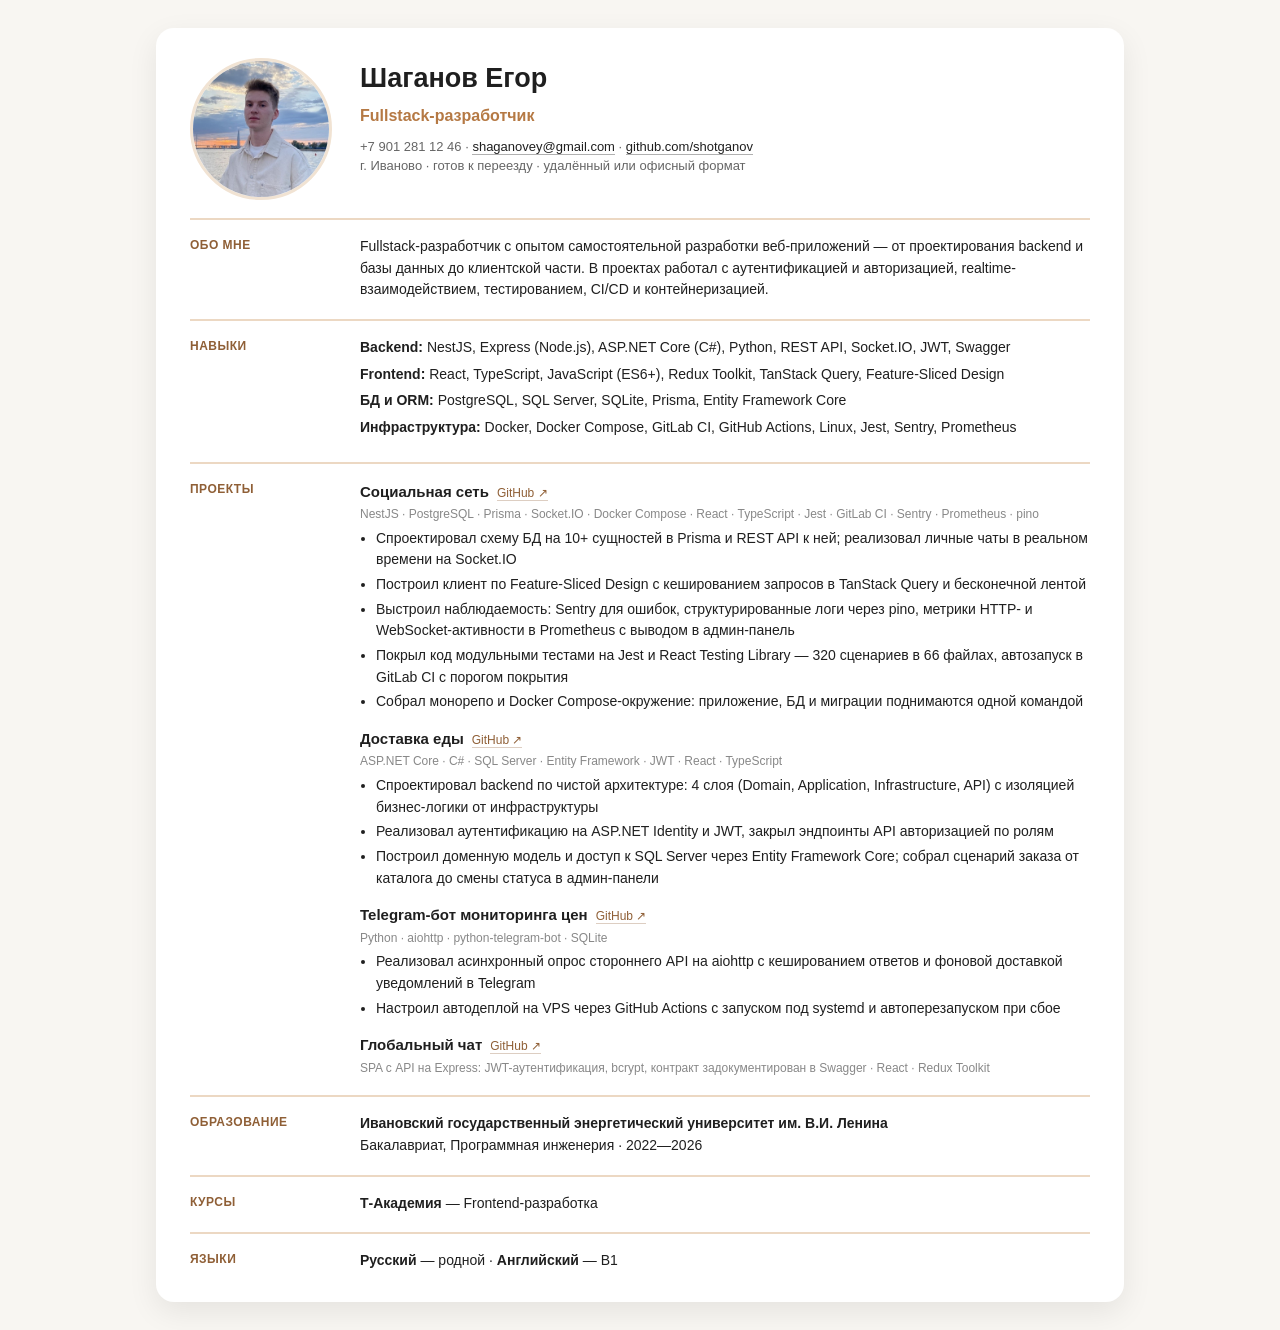
==== commit 9ee55dcc: "moscow2" ====
--- a/index.html
+++ b/index.html
@@ -79,11 +79,17 @@
     }
 
     .photo {
-      width: 130px;
-      height: 130px;
+      display: block;
+      width: 136px;
+      height: 136px;
       border-radius: 50%;
       object-fit: cover;
-      border: 4px solid #f1e3d3;
+      border: 3px solid #f1e3d3;
+    }
+
+    .label:has(.photo) {
+      padding-top: 0;
+      line-height: 0;
     }
 
     .project {
